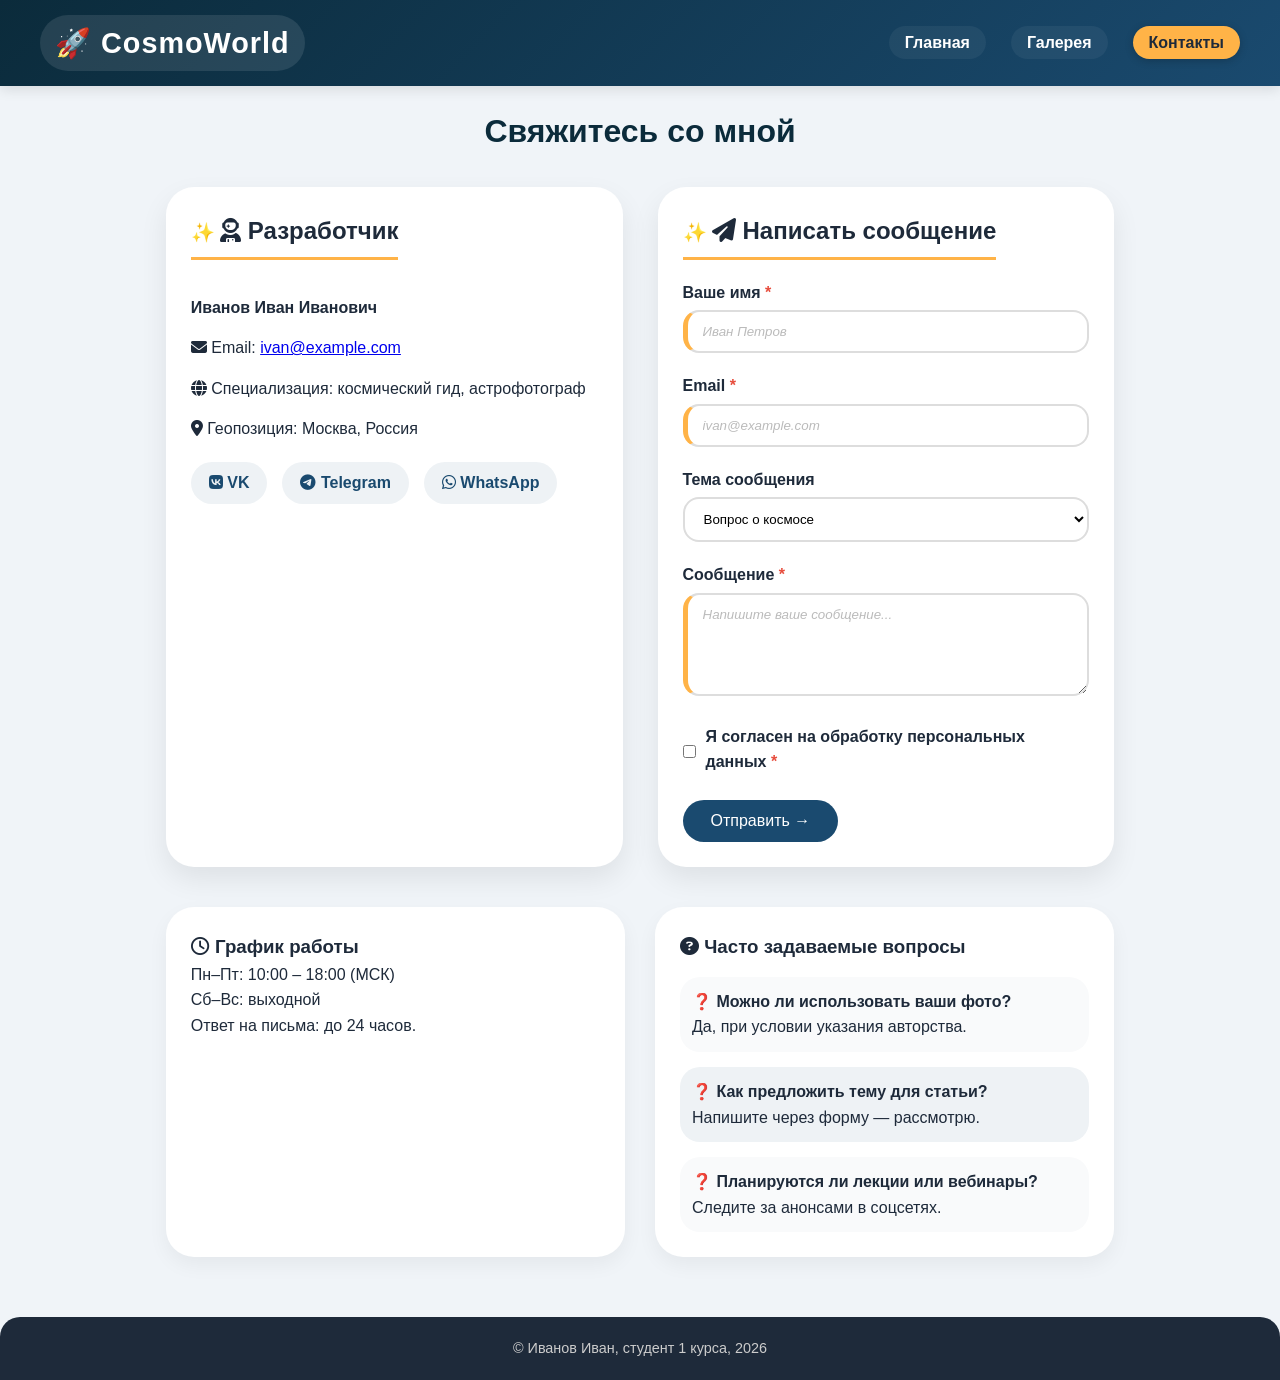
==== contacts.html @ ad8eaee5 "Add files via upload" ====
<!DOCTYPE html>
<html lang="ru">
<head>
    <meta charset="UTF-8">
    <meta name="viewport" content="width=device-width, initial-scale=1.0">
    <title>Контакты — CosmoWorld</title>
    <link rel="stylesheet" href="style.css">
    <link rel="stylesheet" href="https://cdnjs.cloudflare.com/ajax/libs/font-awesome/6.4.0/css/all.min.css">
</head>
<body>
    <header>
        <div class="header-container">
            <div class="logo">🚀 CosmoWorld</div>
            <nav>
                <ul class="nav-menu">
                    <li><a href="index.html">Главная</a></li>
                    <li><a href="gallery.html">Галерея</a></li>
                    <li><a href="contacts.html" class="active">Контакты</a></li>
                </ul>
            </nav>
        </div>
    </header>

    <main class="contacts-main">
        <h1>Свяжитесь со мной</h1>
        <div class="contacts-wrapper">
            <!-- Информационная карточка (Flex-блок 1) -->
            <div class="info-card">
                <h2><i class="fas fa-user-astronaut"></i> Разработчик</h2>
                <p><strong>Иванов Иван Иванович</strong></p>
                <p><i class="fas fa-envelope"></i> Email: <a href="mailto:ivan@example.com">ivan@example.com</a></p>
                <p><i class="fas fa-globe"></i> Специализация: космический гид, астрофотограф</p>
                <p><i class="fas fa-map-marker-alt"></i> Геопозиция: Москва, Россия</p>
                <div class="social-links">
                    <a href="#" class="social-link"><i class="fab fa-vk"></i> VK</a>
                    <a href="#" class="social-link"><i class="fab fa-telegram"></i> Telegram</a>
                    <a href="#" class="social-link"><i class="fab fa-whatsapp"></i> WhatsApp</a>
                </div>
            </div>

            <!-- Форма обратной связи (Flex-блок 2) -->
            <div class="form-container">
                <h2><i class="fas fa-paper-plane"></i> Написать сообщение</h2>
                <form id="contactForm">
                    <div class="form-group">
                        <label for="name">Ваше имя <span class="required-star">*</span></label>
                        <input type="text" id="name" name="name" required placeholder="Иван Петров">
                    </div>
                    <div class="form-group">
                        <label for="email">Email <span class="required-star">*</span></label>
                        <input type="email" id="email" name="email" required placeholder="ivan@example.com">
                    </div>
                    <div class="form-group">
                        <label for="subject">Тема сообщения</label>
                        <select id="subject" name="subject">
                            <option value="question">Вопрос о космосе</option>
                            <option value="cooperation">Сотрудничество</option>
                            <option value="feedback">Отзыв о сайте</option>
                        </select>
                    </div>
                    <div class="form-group">
                        <label for="message">Сообщение <span class="required-star">*</span></label>
                        <textarea id="message" name="message" rows="5" required placeholder="Напишите ваше сообщение..."></textarea>
                    </div>
                    <div class="form-group checkbox-group">
                        <input type="checkbox" id="consent" name="consent" required>
                        <label for="consent">Я согласен на обработку персональных данных <span class="required-star">*</span></label>
                    </div>
                    <button type="submit" class="submit-btn">Отправить →</button>
                </form>
            </div>
        </div>

        <!-- Дополнительный информационный блок (график, FAQ) -->
        <div class="extra-info">
            <div class="schedule">
                <h3><i class="far fa-clock"></i> График работы</h3>
                <p>Пн–Пт: 10:00 – 18:00 (МСК)<br>Сб–Вс: выходной</p>
                <p>Ответ на письма: до 24 часов.</p>
            </div>
            <div class="faq">
                <h3><i class="fas fa-question-circle"></i> Часто задаваемые вопросы</h3>
                <div class="faq-item">
                    <p><strong>❓ Можно ли использовать ваши фото?</strong><br>Да, при условии указания авторства.</p>
                </div>
                <div class="faq-item">
                    <p><strong>❓ Как предложить тему для статьи?</strong><br>Напишите через форму — рассмотрю.</p>
                </div>
                <div class="faq-item">
                    <p><strong>❓ Планируются ли лекции или вебинары?</strong><br>Следите за анонсами в соцсетях.</p>
                </div>
            </div>
        </div>
    </main>

    <footer>
        <p>© Иванов Иван, студент 1 курса, 2026</p>
    </footer>

    <script>
        // Простое уведомление при отправке формы (без реальной отправки)
        document.getElementById('contactForm').addEventListener('submit', function(e) {
            e.preventDefault();
            alert('Спасибо за сообщение! Я свяжусь с вами в ближайшее время.');
            this.reset();
        });
    </script>
</body>
</html>
---- style.css ----
/* ========== ОБЩИЙ СБРОС И ГЛОБАЛЬНЫЕ СТИЛИ (ПР1, ПР2) ========== */
* {
    margin: 0;
    padding: 0;
    box-sizing: border-box;
}

body {
    font-family: 'Segoe UI', Tahoma, Geneva, Verdana, sans-serif;
    background-color: #f0f4f8;
    color: #1e2a3a;
    line-height: 1.6;
    display: flex;
    flex-direction: column;
    min-height: 100vh;
}

main {
    flex: 1;
    max-width: 1200px;
    margin: 20px auto;
    padding: 0 20px;
}

/* ========== ШАПКА И НАВИГАЦИЯ (Flexbox — ПР5) ========== */
header {
    background: linear-gradient(135deg, #0b2b3b, #1a4a6f);
    color: white;
    padding: 15px 20px;
    box-shadow: 0 4px 12px rgba(0,0,0,0.1);
}

.header-container {
    max-width: 1200px;
    margin: 0 auto;
    display: flex;
    justify-content: space-between;
    align-items: center;
    flex-wrap: wrap;
    gap: 20px;
}

.logo {
    font-size: 1.8rem;
    font-weight: bold;
    letter-spacing: 1px;
    background: rgba(255,255,255,0.1);
    padding: 5px 15px;
    border-radius: 30px;
}

.nav-menu {
    display: flex;
    list-style: none;
    gap: 25px;
}

.nav-menu li a {
    color: white;
    text-decoration: none;
    font-weight: 600;
    padding: 8px 16px;
    border-radius: 40px;
    transition: all 0.3s ease;
    background-color: rgba(255,255,255,0.05);
}

.nav-menu li a:hover {
    background-color: rgba(255,255,255,0.25);
    transform: translateY(-2px);
}

.nav-menu li a.active {
    background-color: #ffb347;
    color: #1e2a3a;
    box-shadow: 0 2px 8px rgba(0,0,0,0.2);
}

/* ========== ОСНОВНОЙ КОНТЕНТ ГЛАВНОЙ СТРАНИЦЫ (ПР1) ========== */
.intro {
    background: white;
    padding: 30px;
    border-radius: 24px;
    box-shadow: 0 8px 20px rgba(0,0,0,0.05);
    margin-bottom: 30px;
}

.intro h1 {
    color: #0b2b3b;
    margin-bottom: 20px;
    font-size: 2.2rem;
}

.facts {
    background: white;
    padding: 30px;
    border-radius: 24px;
    box-shadow: 0 8px 20px rgba(0,0,0,0.05);
}

.facts h2 {
    color: #1a4a6f;
    margin-bottom: 20px;
    border-left: 5px solid #ffb347;
    padding-left: 15px;
}

.facts ul {
    margin-left: 30px;
}

.facts li {
    margin-bottom: 12px;
}

/* ========== ПОДВАЛ ========== */
footer {
    background: #1e2a3a;
    color: #ccc;
    text-align: center;
    padding: 20px;
    margin-top: 40px;
    border-radius: 20px 20px 0 0;
    font-size: 0.9rem;
}

/* ========== СТИЛИ ДЛЯ ГАЛЕРЕИ (CSS Grid — ПР3) ========== */
.gallery-container {
    max-width: 1200px;
    margin: 20px auto;
    padding: 0 20px;
}

.controls-panel {
    display: flex;
    justify-content: space-between;
    align-items: center;
    background: #e9edf2;
    padding: 15px 25px;
    border-radius: 50px;
    margin-bottom: 25px;
    flex-wrap: wrap;
    gap: 15px;
}

.stats {
    display: flex;
    gap: 25px;
}

.stat-item {
    background: white;
    padding: 8px 18px;
    border-radius: 30px;
    font-weight: bold;
    box-shadow: 0 1px 4px rgba(0,0,0,0.1);
}

.view-controls {
    display: flex;
    gap: 10px;
}

.view-btn {
    background: white;
    border: none;
    padding: 8px 20px;
    border-radius: 40px;
    cursor: pointer;
    font-weight: bold;
    transition: 0.2s;
}

.view-btn.active {
    background: #1a4a6f;
    color: white;
}

.filters {
    background: white;
    padding: 20px;
    border-radius: 24px;
    margin-bottom: 25px;
    display: flex;
    align-items: center;
    gap: 20px;
    flex-wrap: wrap;
}

.filter-buttons {
    display: flex;
    gap: 12px;
    flex-wrap: wrap;
}

.filter-btn {
    background: #eef2f5;
    border: none;
    padding: 8px 18px;
    border-radius: 40px;
    cursor: pointer;
    transition: 0.2s;
}

.filter-btn.active {
    background: #ffb347;
    color: #1e2a3a;
    font-weight: bold;
}

/* ===== CSS GRID ГАЛЕРЕИ ===== */
.gallery-grid {
    display: grid;
    grid-template-columns: repeat(auto-fill, minmax(300px, 1fr));
    gap: 30px;
    margin-bottom: 40px;
}

/* Вид "Список" */
.gallery-grid.list-view {
    grid-template-columns: 1fr;
    max-width: 800px;
    margin-left: auto;
    margin-right: auto;
}

.image-card {
    background: white;
    border-radius: 20px;
    overflow: hidden;
    box-shadow: 0 10px 20px rgba(0,0,0,0.1);
    transition: transform 0.3s, box-shadow 0.3s;
    display: flex;
    flex-direction: column;
}

.image-card:hover {
    transform: translateY(-6px);
    box-shadow: 0 20px 30px rgba(0,0,0,0.15);
}

.card-image {
    position: relative;
    height: 200px;
    overflow: hidden;
}

.gallery-img {
    width: 100%;
    height: 100%;
    object-fit: cover;
    transition: transform 0.5s;
}

.image-card:hover .gallery-img {
    transform: scale(1.03);
}

.image-overlay {
    position: absolute;
    top: 12px;
    right: 12px;
    display: flex;
    gap: 10px;
    opacity: 0;
    transition: opacity 0.3s;
}

.image-card:hover .image-overlay {
    opacity: 1;
}

.like-btn, .zoom-btn {
    background: rgba(255,255,255,0.9);
    border: none;
    width: 40px;
    height: 40px;
    border-radius: 50%;
    cursor: pointer;
    font-size: 16px;
    transition: 0.2s;
    display: inline-flex;
    align-items: center;
    justify-content: center;
    gap: 4px;
}

.like-btn.liked {
    background: #ff6b8b;
    color: white;
}

.like-btn.liked i {
    font-weight: 900;
}

.card-content {
    padding: 20px;
    flex-grow: 1;
}

.image-title {
    font-size: 1.3rem;
    margin-bottom: 8px;
    color: #0b2b3b;
}

.image-date {
    color: #6c757d;
    font-size: 0.85rem;
    margin-bottom: 12px;
}

.image-description {
    margin-bottom: 15px;
}

.image-tags {
    display: flex;
    gap: 8px;
    flex-wrap: wrap;
}

.tag {
    background: #eef2f5;
    padding: 4px 12px;
    border-radius: 20px;
    font-size: 0.75rem;
}

.gallery-info {
    background: linear-gradient(135deg, #2b5876, #1e3c72);
    color: white;
    padding: 25px;
    border-radius: 24px;
    text-align: center;
}

/* ========== СТИЛИ СТРАНИЦЫ КОНТАКТОВ (ПР4, ПР5) ========== */
.contacts-main h1 {
    text-align: center;
    margin-bottom: 30px;
    color: #0b2b3b;
}

.contacts-wrapper {
    display: flex;
    gap: 35px;
    flex-wrap: wrap;
    margin-bottom: 40px;
}

.info-card, .form-container {
    flex: 1;
    min-width: 260px;
    background: white;
    border-radius: 28px;
    padding: 25px;
    box-shadow: 0 12px 28px rgba(0,0,0,0.08);
    transition: 0.2s;
}

.info-card h2, .form-container h2 {
    border-bottom: 3px solid #ffb347;
    display: inline-block;
    margin-bottom: 20px;
    padding-bottom: 6px;
}

.info-card p {
    margin: 15px 0;
}

.social-links {
    display: flex;
    gap: 15px;
    margin-top: 20px;
    flex-wrap: wrap;
}

.social-link {
    background: #eef2f5;
    padding: 8px 18px;
    border-radius: 40px;
    text-decoration: none;
    color: #1a4a6f;
    font-weight: bold;
    transition: 0.2s;
}

.social-link:hover {
    background: #1a4a6f;
    color: white;
}

/* Стили формы и псевдоклассы/псевдоэлементы */
.form-group {
    margin-bottom: 20px;
}

label {
    font-weight: 600;
    display: block;
    margin-bottom: 5px;
}

.required-star {
    color: #e74c3c;
}

input, select, textarea {
    width: 100%;
    padding: 12px 15px;
    border: 2px solid #ddd;
    border-radius: 16px;
    font-family: inherit;
    transition: 0.2s;
    background: white;
}

/* Псевдоклассы :focus, :required */
input:focus, select:focus, textarea:focus {
    border-color: #ffb347;
    outline: none;
    box-shadow: 0 0 0 3px rgba(255,180,71,0.2);
}

input:required, textarea:required {
    border-left: 5px solid #ffb347;
}

/* Псевдоэлемент ::placeholder */
input::placeholder, textarea::placeholder {
    color: #bbb;
    font-style: italic;
}

.checkbox-group {
    display: flex;
    align-items: center;
    gap: 10px;
}

.checkbox-group input {
    width: auto;
}

/* :checked для чекбокса */
.checkbox-group input:checked + label {
    color: #2c3e50;
    font-weight: bold;
}

.submit-btn {
    background: #1a4a6f;
    color: white;
    border: none;
    padding: 12px 28px;
    border-radius: 40px;
    font-size: 1rem;
    cursor: pointer;
    transition: 0.2s;
}

.submit-btn:hover {
    background: #ffb347;
    color: #1e2a3a;
    transform: scale(1.02);
}

/* Псевдоэлемент ::after для обязательных полей (звёздочка уже есть, добавим дополнительно для демонстрации) */
.form-group label::after {
    content: "";
    /* пусто, но звездочка уже стоит. Для примера псевдоэлемента добавим иконку перед заголовками */
}

.info-card h2::before, .form-container h2::before {
    content: "✨ ";
    font-size: 1.2rem;
}

/* ::selection */
::selection {
    background: #ffb347;
    color: #1e2a3a;
}

/* Дополнительный блок (график, FAQ) */
.extra-info {
    display: flex;
    gap: 30px;
    flex-wrap: wrap;
    margin-top: 20px;
}

.schedule, .faq {
    background: white;
    border-radius: 28px;
    padding: 25px;
    flex: 1;
    box-shadow: 0 8px 20px rgba(0,0,0,0.05);
}

.faq-item {
    margin-top: 15px;
    padding: 12px;
    background: #f9fafb;
    border-radius: 20px;
}

/* :nth-child для чередования стилей в FAQ */
.faq-item:nth-child(odd) {
    background: #eef2f5;
}

/* ========== АДАПТИВНОСТЬ (медиа-запросы) ========== */
@media (max-width: 768px) {
    .header-container {
        flex-direction: column;
        text-align: center;
    }
    .nav-menu {
        gap: 15px;
    }
    .controls-panel {
        flex-direction: column;
        align-items: stretch;
        border-radius: 25px;
    }
    .filters {
        flex-direction: column;
        align-items: flex-start;
    }
    .gallery-grid {
        grid-template-columns: 1fr;
    }
    .contacts-wrapper {
        flex-direction: column;
    }
    .extra-info {
        flex-direction: column;
    }
}
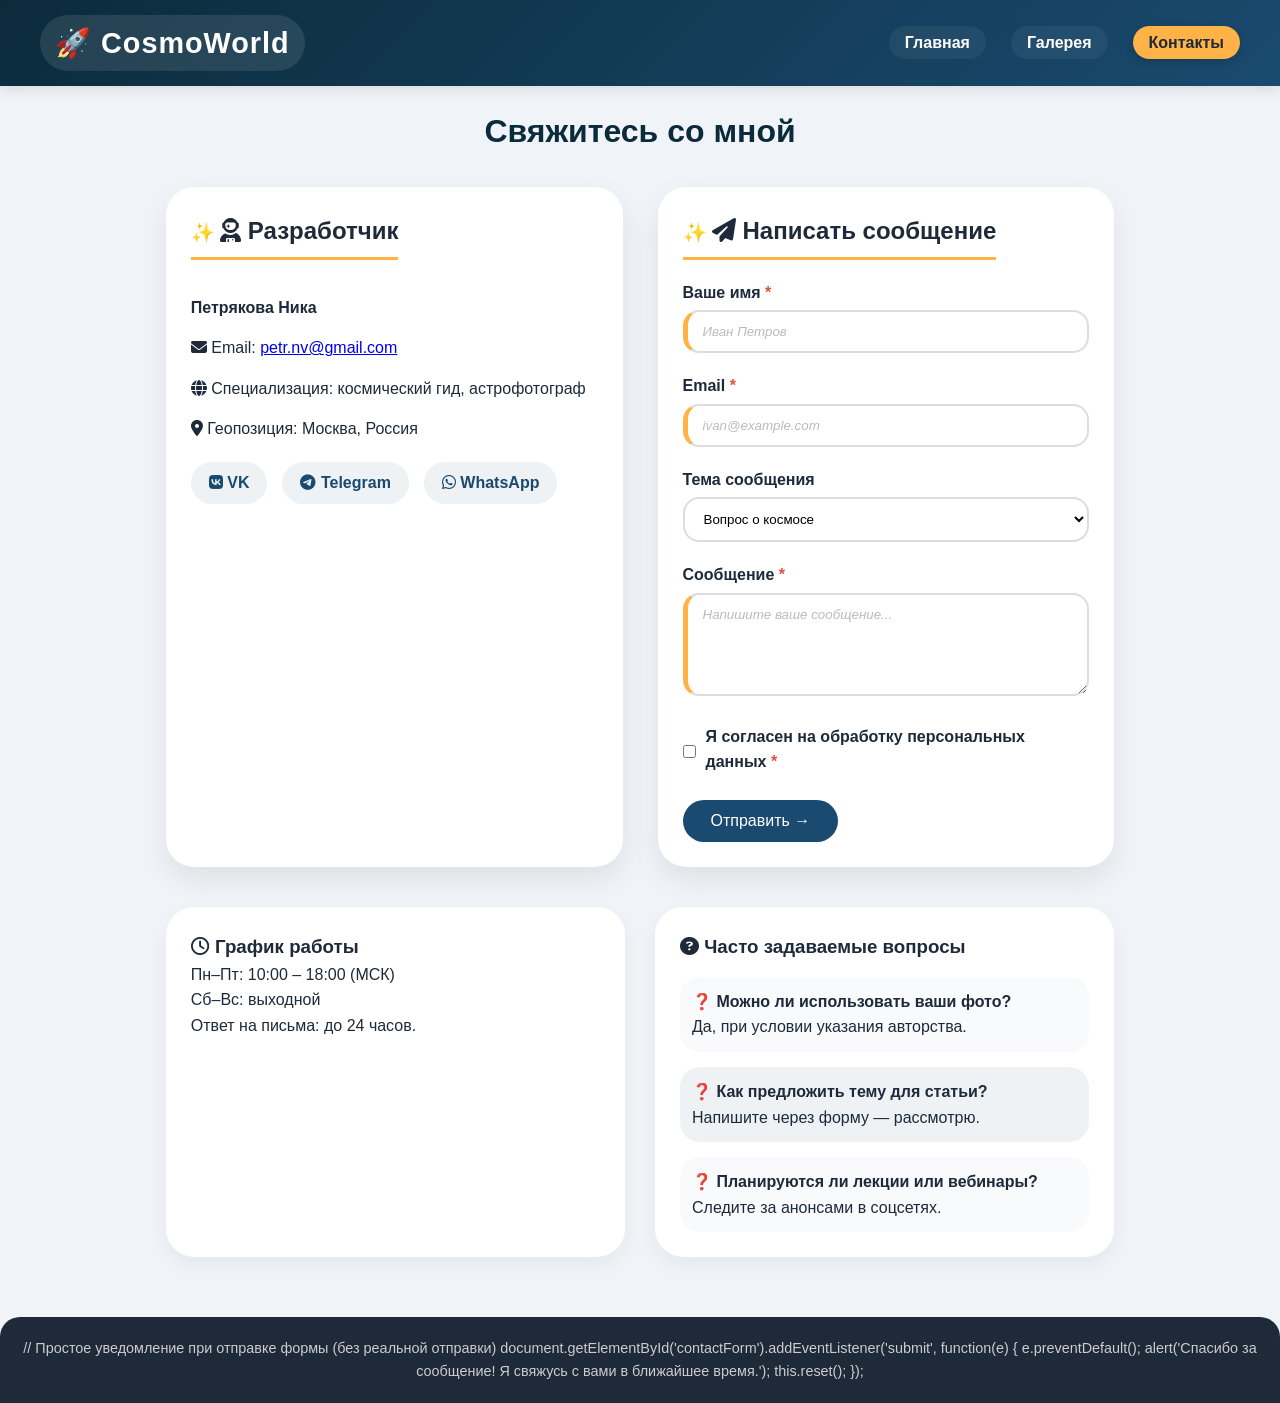
==== commit dee32710: "Update contacts.html" ====
--- a/contacts.html
+++ b/contacts.html
@@ -27,8 +27,8 @@
             <!-- Информационная карточка (Flex-блок 1) -->
             <div class="info-card">
                 <h2><i class="fas fa-user-astronaut"></i> Разработчик</h2>
-                <p><strong>Иванов Иван Иванович</strong></p>
-                <p><i class="fas fa-envelope"></i> Email: <a href="mailto:ivan@example.com">ivan@example.com</a></p>
+                <p><strong>Петрякова Ника</strong></p>
+                <p><i class="fas fa-envelope"></i> Email: <a href="mailto:ivan@example.com">petr.nv@gmail.com</a></p>
                 <p><i class="fas fa-globe"></i> Специализация: космический гид, астрофотограф</p>
                 <p><i class="fas fa-map-marker-alt"></i> Геопозиция: Москва, Россия</p>
                 <div class="social-links">
@@ -70,8 +70,6 @@
                 </form>
             </div>
         </div>
-
-        <!-- Дополнительный информационный блок (график, FAQ) -->
         <div class="extra-info">
             <div class="schedule">
                 <h3><i class="far fa-clock"></i> График работы</h3>
@@ -93,9 +91,8 @@
         </div>
     </main>
 
-    <footer>
-        <p>© Иванов Иван, студент 1 курса, 2026</p>
-    </footer>
+    <footer
+    </footer
 
     <script>
         // Простое уведомление при отправке формы (без реальной отправки)
@@ -106,4 +103,4 @@
         });
     </script>
 </body>
-</html>+</html>
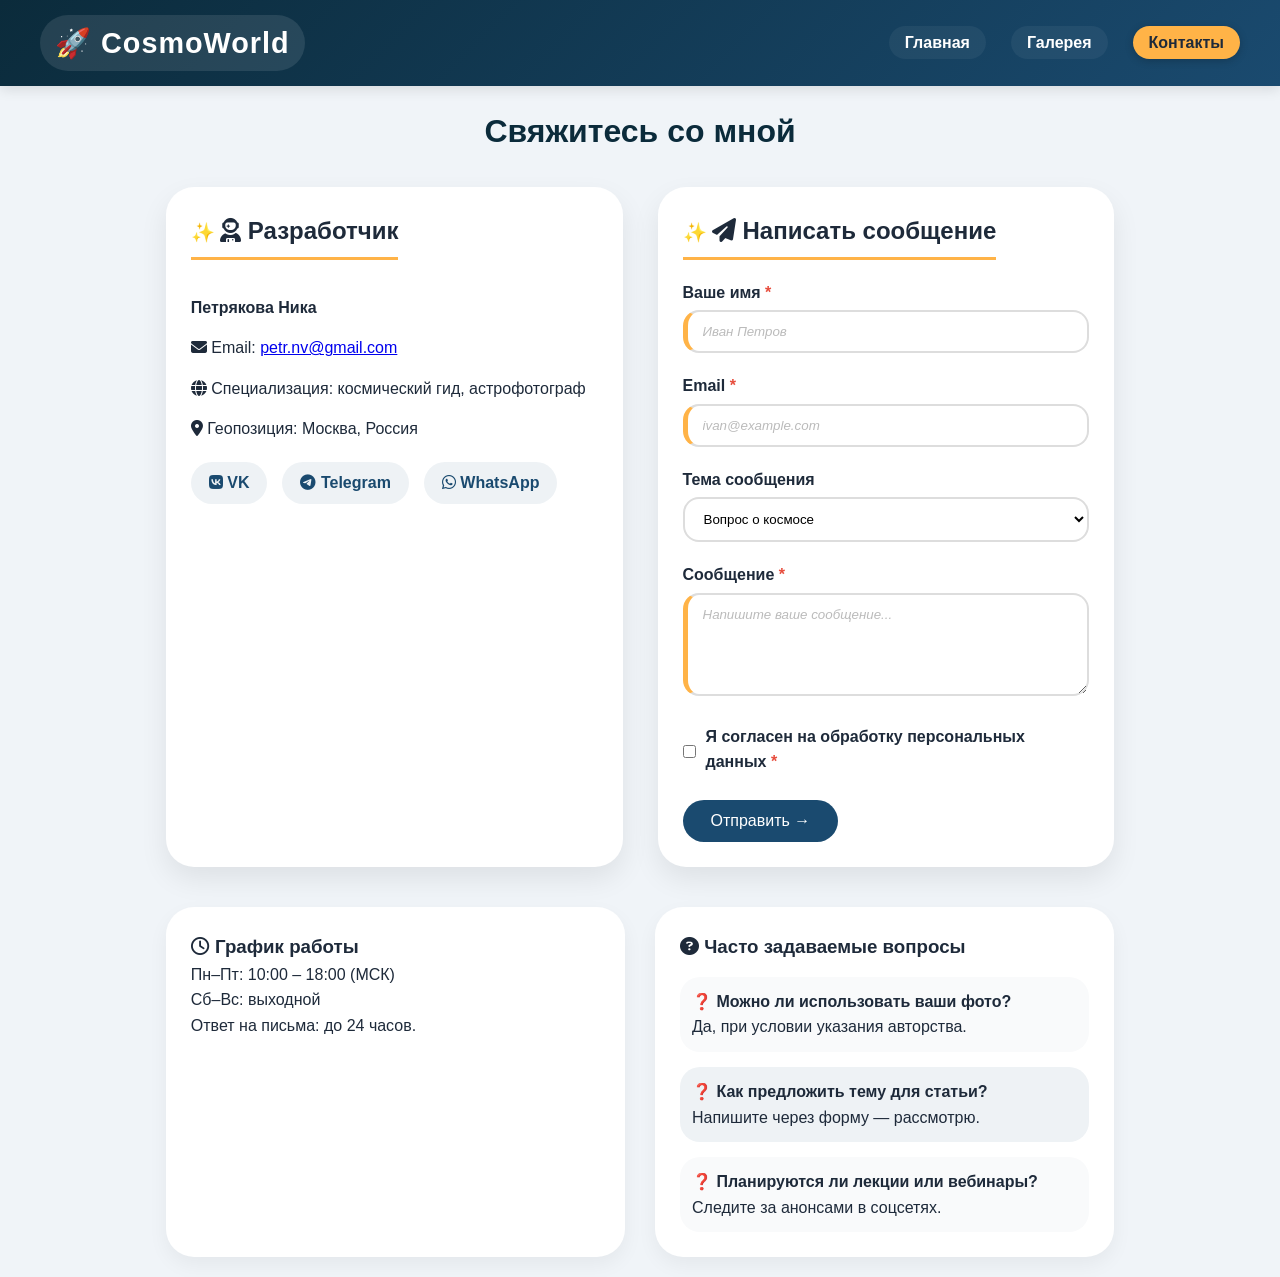
==== commit 198acdd9: "Fix HTML structure and formatting issues" ====
--- a/contacts.html
+++ b/contacts.html
@@ -91,16 +91,5 @@
         </div>
     </main>
 
-    <footer
-    </footer
-
-    <script>
-        // Простое уведомление при отправке формы (без реальной отправки)
-        document.getElementById('contactForm').addEventListener('submit', function(e) {
-            e.preventDefault();
-            alert('Спасибо за сообщение! Я свяжусь с вами в ближайшее время.');
-            this.reset();
-        });
-    </script>
 </body>
 </html>
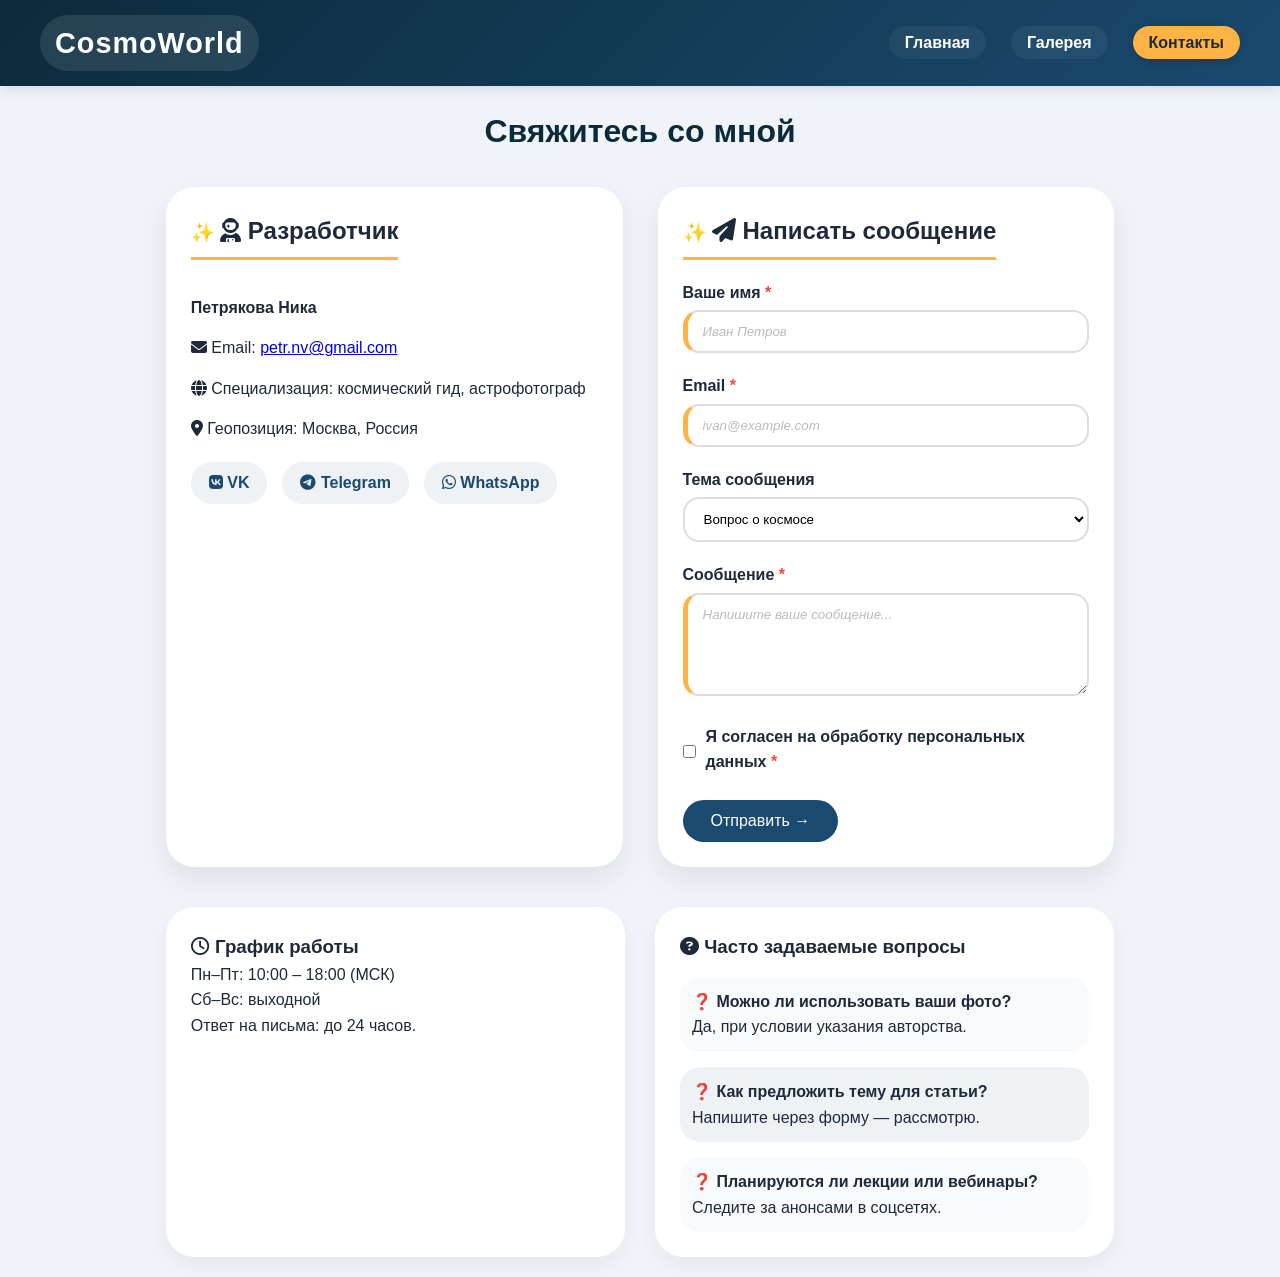
==== commit 0c93d28e: "Fix HTML formatting and structure in contacts.html" ====
--- a/contacts.html
+++ b/contacts.html
@@ -10,7 +10,7 @@
 <body>
     <header>
         <div class="header-container">
-            <div class="logo">🚀 CosmoWorld</div>
+            <div class="logo">CosmoWorld</div>
             <nav>
                 <ul class="nav-menu">
                     <li><a href="index.html">Главная</a></li>
